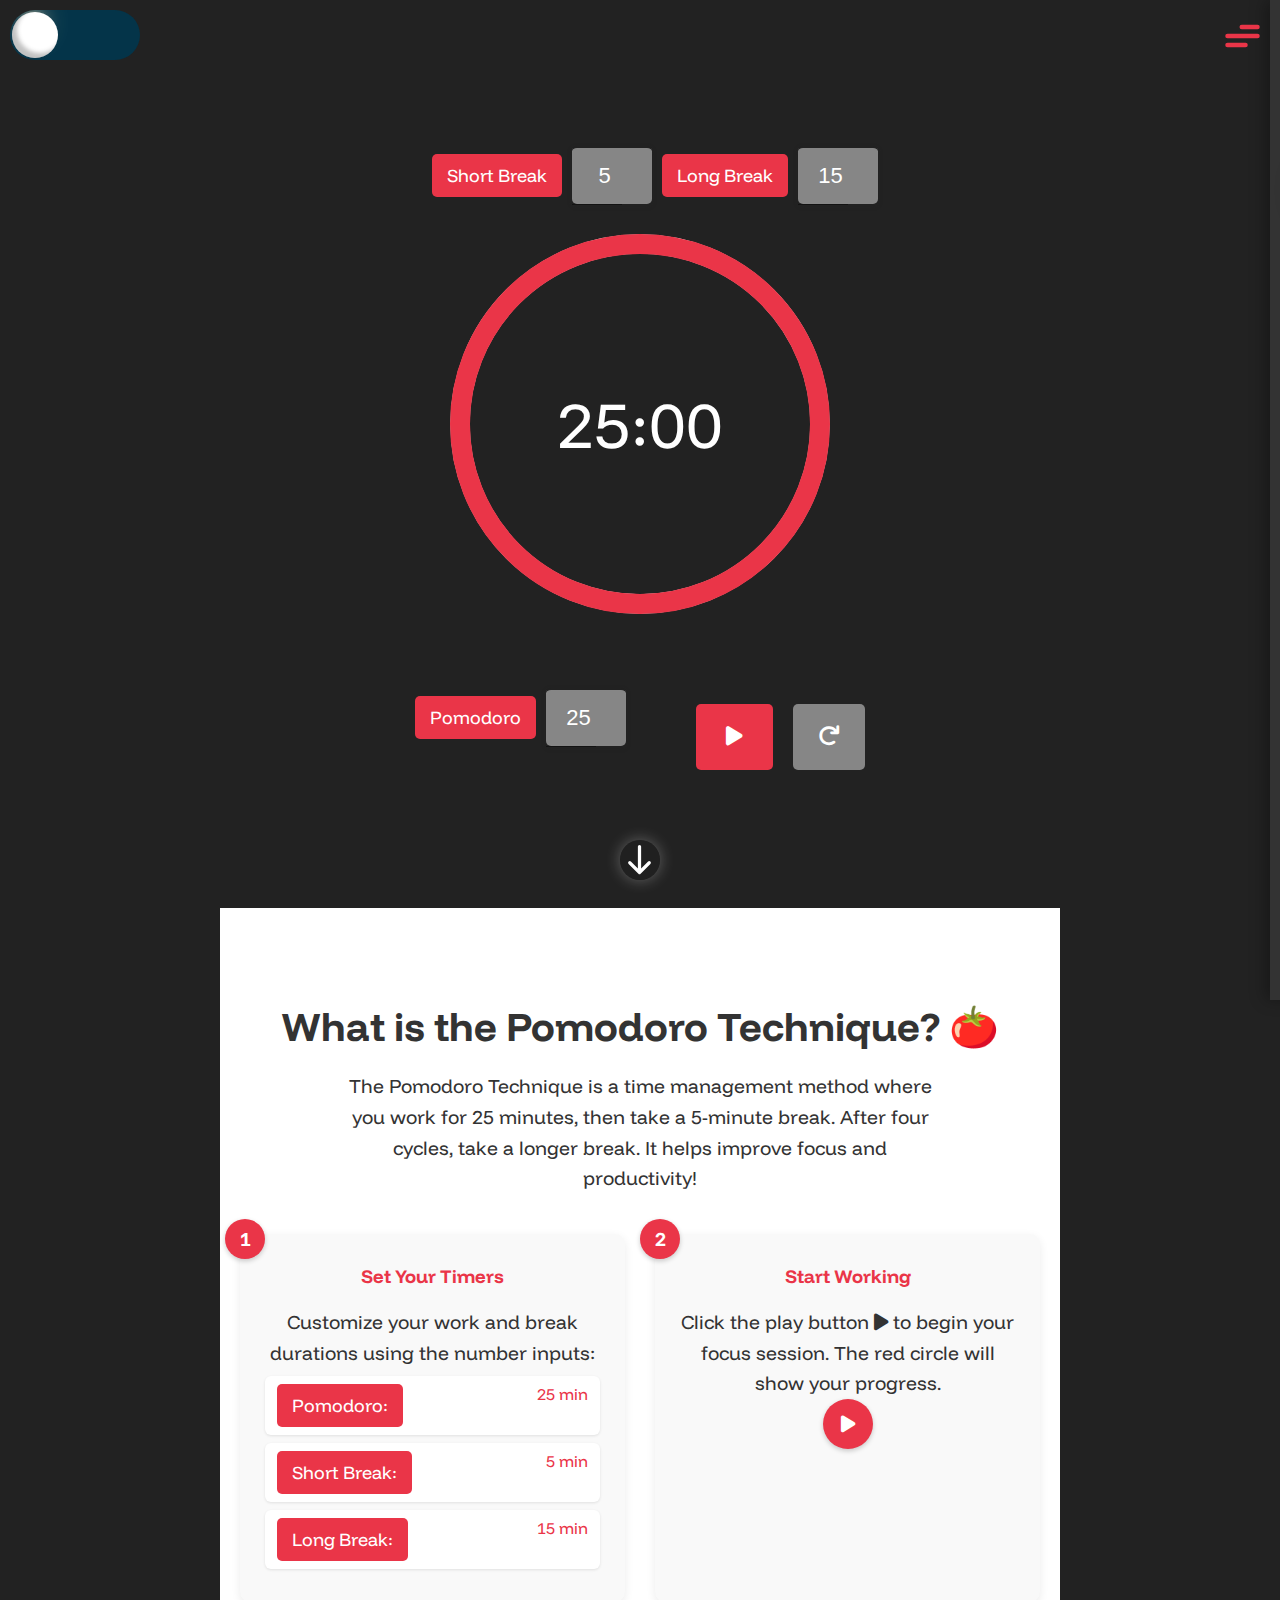
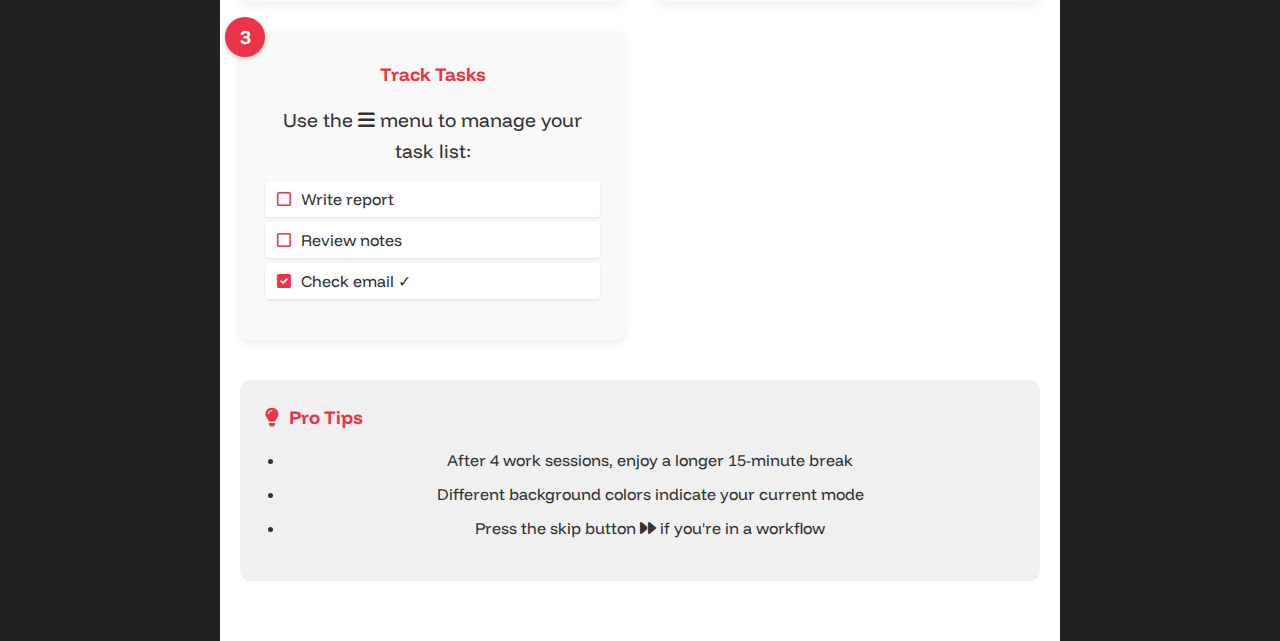
==== index.html @ 67305ed5 "renamed timer.html to index" ====
<!DOCTYPE html>
<html lang="en">
<head>
    <meta charset="UTF-8">
    <meta name="viewport" content="width=device-width, initial-scale=1.0">
    <title>25:00</title>
    
    <link rel="stylesheet" href="styles.css">

    <link rel="preconnect" href="https://fonts.googleapis.com">
    <link rel="preconnect" href="https://fonts.gstatic.com" crossorigin>
    <link href="https://fonts.googleapis.com/css2?family=Funnel+Display:wght@300..800&display=swap" rel="stylesheet">
    <link rel="stylesheet" href="https://cdnjs.cloudflare.com/ajax/libs/font-awesome/6.0.0/css/all.min.css">

    
</head>
<body>
    <input type="checkbox" class="switch" id="theme-switch"/>

    <!-- Hamburger Menu -->
    <label class="hamburger">
      <input type="checkbox" id="hamburger-toggle">
      <svg viewBox="0 0 32 32">
        <path class="line line-top-bottom" d="M27 10 13 10C10.8 10 9 8.2 9 6 9 3.5 10.8 2 13 2 15.2 2 17 3.8 17 6L17 26C17 28.2 18.8 30 21 30 23.2 30 25 28.2 25 26 25 23.8 23.2 22 21 22L7 22"></path>
        <path class="line" d="M7 16 27 16"></path>
      </svg>
    </label>

    <!-- Task Panel -->
    <div id="task-panel">
        <h2 class="task-panel-header">Tasks</h2>
        <div id="checklist">
        </div>
        <div class="add-task-container">
            <input type="text" class="add-task-input" id="new-task-input" placeholder="Add a new task...">
            <button class="add-task-btn" id="add-task-btn">Add</button>
        </div>
    </div>

    <div class="wrapper">
        <div class="break-controls">
            <div class="time-input-container">
                <button id="short-break-btn" class="time-label">Short Break</button>
                <div class="textInputWrapper">
                    <input id="short-break-input" class="textInput" type="number" min="1" max="120" value="5" placeholder="Time"/>
                </div>
            </div>
            <div class="time-input-container">
                <button id="long-break-btn" class="time-label">Long Break</button>
                <div class="textInputWrapper">
                    <input id="long-break-input" class="textInput" type="number" min="1" max="120" value="15" placeholder="Time"/>
                </div>
            </div>
        </div>
        <div class="timer-container">
            <svg viewBox="0 0 100 100" class="circle-svg">
                <circle cx="50" cy="50" r="45" stroke="#F3F3F3" stroke-width="4.85" fill="none"/>
                <circle cx="50" cy="50" r="45" stroke="#EA3548" stroke-width="5" fill="none" stroke-dasharray="282.743" stroke-dashoffset="0" class="countdown"/>
            </svg>
            <div class="timer" id="timer-display">25:00</div>
        </div>
        <div class="controls">
            <div class="time-input-container">
                <button id="pomodoro-btn" class="time-label">Pomodoro</button>
                <div class="textInputWrapper">
                    <input id="time-input" class="textInput" type="number" min="1" max="120" value="25" placeholder="Time"/>
                </div>
            </div>
            <div class="control-group">
                <button id="toggle-btn">
                    <i class="fas fa-play"></i>
                </button>
                <button id="restart-btn">
                    <i class="fas fa-redo"></i>
                </button>
            </div>
        </div>
    </div>

    <div class="scroll-arrow-container" id="scroll-arrow">
        <div class="scroll-arrow">
            <svg width="40" height="40" viewBox="0 0 24 24" fill="none" xmlns="http://www.w3.org/2000/svg">
                <path d="M12 20L12 4M12 20L6 14M12 20L18 14" stroke="white" stroke-width="2" stroke-linecap="round" stroke-linejoin="round"/>
            </svg>
        </div>
    </div>

    <div class="how-to-section">
        <h2>What is the Pomodoro Technique? 🍅</h2>
        <p class="intro-text">
            The Pomodoro Technique is a time management method where you work for 25 minutes, 
            then take a 5-minute break. After four cycles, take a longer break. 
            It helps improve focus and productivity!
        </p>
        
        <div class="instructions-container">
            <div class="instruction-card">
                <div class="instruction-icon">1</div>
                <h3>Set Your Timers</h3>
                <p>Customize your work and break durations using the number inputs:</p>
                <div class="instruction-visual">
                    <div class="time-setting">
                        <span class="time-label">Pomodoro:</span>
                        <span class="time-value">25 min</span>
                    </div>
                    <div class="time-setting">
                        <span class="time-label">Short Break:</span>
                        <span class="time-value">5 min</span>
                    </div>
                    <div class="time-setting">
                        <span class="time-label">Long Break:</span>
                        <span class="time-value">15 min</span>
                    </div>
                </div>
            </div>
            
            <div class="instruction-card">
                <div class="instruction-icon">2</div>
                <h3>Start Working</h3>
                <p>Click the play button <i class="fas fa-play"></i> to begin your focus session. The red circle will show your progress.</p>
                <div class="instruction-visual">
                    <div class="button-demo">
                        <i class="fas fa-play"></i>
                    </div>
                </div>
            </div>
            
            <div class="instruction-card">
                <div class="instruction-icon">3</div>
                <h3>Track Tasks</h3>
                <p>Use the <i class="fas fa-bars"></i> menu to manage your task list:</p>
                <ul class="task-demo">
                    <li><i class="far fa-square"></i> Write report</li>
                    <li><i class="far fa-square"></i> Review notes</li>
                    <li><i class="fas fa-check-square"></i> Check email ✓</li>
                </ul>
            </div>
        </div>
        
        <div class="pro-tips">
            <h3><i class="fas fa-lightbulb"></i> Pro Tips</h3>
            <ul>
                <li>After 4 work sessions, enjoy a longer 15-minute break</li>
                <li>Different background colors indicate your current mode</li>
                <li>Press the skip button <i class="fas fa-forward"></i> if you're in a workflow</li>
            </ul>
        </div>
    </div>
    <script src="script.js"></script>
</body>
</html>
---- styles.css ----
/* Default styles for dark mode */
        body {
            overflow-x: hidden;
            display: flex;
            flex-direction: column;
            align-items: center;
            min-height: 100vh;
            background-color: #222;
            color: white;
            font-family: 'Funnel Display', sans-serif;
            transition: background-color 0.3s, color 0.3s;
            position: relative;
        }
        
        body.pomodoro-mode {
            background-color: #222; /* Default dark mode */
        }

        body.short-break-mode {
            background-color: #1a2a3a; /* Dark blue-ish */
        }

        body.long-break-mode {
            background-color: #2a1a3a; /* Dark purple-ish */
        }

        .light-mode.pomodoro-mode {
            background-color: #fff; /* Default light mode */
        }

        .light-mode.short-break-mode {
            background-color: #e6f2ff; /* Light blue */
        }

        .light-mode.long-break-mode {
            background-color: #f2e6ff; /* Light purple */
        }

        .wrapper {
            position: absolute;
            top: 50%;
            left: 50%;
            transform: translate(-50%, -50%);
            width: fit-content;
            text-align: center;
        }
        .how-to-section {
            position: absolute;
            top: 100vh; /* Starts below viewport */
            padding: 100px 20px;
            background-color: white;
            color: #000;
            width: 100%;
            text-align: center;
            transition: 0.3s;
        }

        .how-to-section h2 {
            font-size: 2.5rem;
            margin-bottom: 20px;
        }

        .how-to-section p {
            font-size: 1.2rem;
            max-width: 600px;
            margin: 0 auto;
            line-height: 1.6;
        }

        /* How To Section Enhancements */
        /* How To Section - Light Background Version */
        .how-to-section {
            padding: 60px 20px;
            max-width: 800px;
            margin: 0 auto;
            background-color: white;
            color: #333;
        }

        .intro-text {
            font-size: 1.1rem;
            line-height: 1.6;
            margin-bottom: 40px;
        }

        .instructions-container {
            display: grid;
            grid-template-columns: repeat(auto-fit, minmax(300px, 1fr));
            gap: 30px;
            margin: 40px 0;
        }

        .instruction-card {
            background: #f9f9f9;
            border-radius: 10px;
            padding: 25px;
            position: relative;
            box-shadow: 0 3px 10px rgba(0,0,0,0.08);
        }

        .instruction-icon {
            position: absolute;
            top: -15px;
            left: -15px;
            width: 40px;
            height: 40px;
            background: #EA3548;
            color: white;
            border-radius: 50%;
            display: flex;
            align-items: center;
            justify-content: center;
            font-weight: bold;
            font-size: 1.2rem;
            box-shadow: 0 2px 5px rgba(0,0,0,0.2);
        }

        .instruction-card h3 {
            color: #EA3548;
            margin-top: 5px;
        }

        .time-setting {
            display: flex;
            justify-content: space-between;
            margin: 8px 0;
            padding: 8px 12px;
            background: white;
            border-radius: 6px;
            box-shadow: 0 1px 3px rgba(0,0,0,0.1);
        }

        .time-label {
            font-weight: 600;
        }

        .time-value {
            color: #EA3548;
            font-family: 'Funnel Display', sans-serif;
        }

        .button-demo {
            display: inline-flex;
            align-items: center;
            justify-content: center;
            width: 50px;
            height: 50px;
            background: #EA3548;
            color: white;
            border-radius: 50%;
            font-size: 1.2rem;
            box-shadow: 0 2px 5px rgba(0,0,0,0.2);
        }

        .task-demo {
            list-style: none;
            padding: 0;
            margin-top: 15px;
        }

        .task-demo li {
            padding: 8px 12px;
            margin: 5px 0;
            background: white;
            border-radius: 4px;
            display: flex;
            align-items: center;
            gap: 10px;
            box-shadow: 0 1px 3px rgba(0,0,0,0.1);
        }

        .task-demo i {
            color: #EA3548;
        }

        .pro-tips {
            background: #f0f0f0;
            padding: 25px;
            border-radius: 10px;
            margin-top: 40px;
        }

        .pro-tips h3 {
            color: #EA3548;
            margin-top: 0;
            display: flex;
            align-items: center;
            gap: 10px;
        }

        .pro-tips ul {
            padding-left: 20px;
        }

        .pro-tips li {
            margin-bottom: 10px;
            line-height: 1.5;
        }

        /* Dark mode adjustments */
        body.dark-mode .how-to-section {
            background-color: #222222;
            color: white;
        }

        body.dark-mode .instruction-card {
            background: #333;
            color: white;
        }

        body.dark-mode .time-setting,
        body.dark-mode .task-demo li {
            background: #444;
            color: white;
        }

        body.dark-mode .pro-tips {
            background: #2a2a2a;
        }
        

        .control-group {
            display: flex;
            gap: 20px;
            margin-top: 40px;
        }

        #toggle-btn {
            padding: 20px 30px;
            background-color: #EA3548;
        }

        #restart-btn {
            padding: 20px 25px;
            background-color: #868686;
        }

        button i {
            font-size: 22px;
        }

        .active-mode {
            background-color: #c42232 !important; /* Darker red for active state */
            transform: scale(1.05);
            box-shadow: 0 0 10px rgba(234, 53, 72, 0.7);
        }

        .timer-container {
            position: relative;
            width: 400px; /* Doubled size */
            height: 400px; /* Doubled size */
            margin: 0 auto;
        }
        svg {
            position: absolute;
            top: 0;
            left: 0;
            width: 400px; /* Doubled size */
            height: 400px; /* Doubled size */
            transform: rotate(-90deg);
        }
        circle {
            transition: stroke-dashoffset 1s linear;
        }
        .timer {
            position: absolute;
            top: 50%;
            left: 50%;
            transform: translate(-50%, -50%);
            font-size: 4rem; /* Doubled size */
        }
        .controls {
            display: flex;
            justify-content: center; /* Ensures equidistant spacing */
            align-items: center;
            width: auto;
            margin-top: 40px; /* Doubled margin */
            flex-direction: row; /* Ensures horizontal alignment */
            gap: 100px; /* Optional: Adds spacing between the button and input */
        }
        /* Container for the break inputs */
        .break-controls {
            display: flex;
            justify-content: center; /* Center inputs horizontally */
            gap: 40px; /* Space between inputs */
            margin-bottom: 20px; /* Space between break inputs and timer */
        }

        .textInputWrapper {
            position: relative;
            width: 50px; /* Smaller width */
            --accent-color: #EA3548;
        }

        .textInputWrapper:before {
            transition: border-bottom-color 200ms cubic-bezier(0.4, 0, 0.2, 1) 0ms;
            border-bottom: 1px solid rgba(0, 0, 0, 0.42);
        }

        .textInputWrapper:before,
        .textInputWrapper:after {
            content: "";
            left: 0;
            right: 0;
            position: absolute;
            pointer-events: none;
            bottom: -1px;
            z-index: 4;
            width: 100%;
        }

        .textInputWrapper:focus-within:before {
            border-bottom: 1px solid var(--accent-color);
        }

        .textInputWrapper:before {
            transition: border-bottom-color 200ms cubic-bezier(0.4, 0, 0.2, 1) 0ms;
            border-bottom: 1px solid rgba(0, 0, 0, 0.42);
        }

        .textInputWrapper:focus-within:before {
            border-bottom: 1px solid var(--accent-color);
            transform: scaleX(1);
        }

        .textInputWrapper:focus-within:after {
            border-bottom: 2px solid var(--accent-color);
            transform: scaleX(1);
        }

        .textInputWrapper:after {
            content: "";
            transform: scaleX(0);
            transition: transform 250ms cubic-bezier(0, 0, 0.2, 1) 0ms;
            will-change: transform;
            border-bottom: 2px solid var(--accent-color);
            border-bottom-color: var(--accent-color);
        }

        .textInput::placeholder {
            transition: opacity 250ms cubic-bezier(0, 0, 0.2, 1) 0ms;
            opacity: 1;
            user-select: none;
            color: rgba(255, 255, 255, 0.582);
        }

        .textInputWrapper .textInput {
            border-radius: 5px 5px 0px 0px;
            box-shadow: 0px 2px 5px rgb(35 35 35 / 30%);
            max-height: 50px; /* Increased size */
            background-color: #252525;
            transition-timing-function: cubic-bezier(0.25, 0.8, 0.25, 1);
            transition-duration: 200ms;
            transition-property: background-color;
            color: #e8e8e8;
            font-size: 22px; /* Increased font size */
            font-weight: 500;
            padding: 15px;
            width: 100%;
            border-left: none;
            border-bottom: none;
            border-right: none;
            appearance: none; /* Removes the number input arrows */
        }

        .textInputWrapper .textInput:focus,
        .textInputWrapper .textInput:active {
            outline: none;
        }

        .textInputWrapper:focus-within .textInput,
        .textInputWrapper .textInput:focus,
        .textInputWrapper .textInput:active {
            background-color: #353535;
        }

        .textInputWrapper:focus-within .textInput::placeholder {
            opacity: 0;
        }

        .textInputWrapper .textInput[type="number"] {
            /* Customize the appearance of number input */
            -moz-appearance: textfield; /* Firefox */
            appearance: textfield;
            
            /* Custom styling for number input arrows */
            background-color: #868686; /* Match the app's primary color */
            color: white;
            border-radius: 5px;
            text-align: center;
        }

        button {
            padding: 20px 30px; /* Larger button */
            font-size: 22px; /* Larger button text */
            cursor: pointer;
            background-color: #EA3548;
            color: white;
            border: none;
            border-radius: 5px;
            transition: background-color 0.3s;
        }

        button:hover {
            background-color: #d83a3a;
        }

        button:disabled {
            cursor: not-allowed; /* Changes the cursor to indicate the button is disabled */
            opacity: 0.7; /* Makes the button look faded */
        }

        .switch {
            position: fixed;
            top: 10px;
            left: 10px;
            width: 130px;
            height: 50px;
            margin: 0px;
            z-index: 1000;
            appearance: none;
            -webkit-appearance: none;
            background-color: rgb(4,52,73);
            background-size: cover;
            background-repeat: no-repeat;
            border-radius: 25px;
            transition: background-image .7s ease-in-out;
            outline: none;
            cursor: pointer;
            overflow: hidden;
        }

        .switch:checked {
            background-color: rgb(0, 195, 255);
            background-size: cover;
            transition: background-image 1s ease-in-out;
        }

        .switch:after {
            content: '';
            width: 46px;
            height: 46px;
            border-radius: 50%;
            background-color: #fff;
            position: absolute;
            left: 2px;
            top: 2px;
            transform: translateX(0px);
            animation: off .7s forwards cubic-bezier(.8, .5, .2, 1.4);
            box-shadow: inset 5px -5px 4px rgba(53, 53, 53, 0.3);
        }

        @keyframes off {
            0% {
                transform: translateX(80px);
                width: 46px;
            }

            50% {
                width: 75px;
                border-radius: 25px;
            }

            100% {
                transform: translateX(0px);
                width: 46px;
            }
        }

        .switch:checked:after {
            animation: on .7s forwards cubic-bezier(.8, .5, .2, 1.4);
            box-shadow: inset -5px -5px 4px rgba(53, 53, 53, 0.3);
        }

        @keyframes on {
            0% {
                transform: translateX(0px);
                width: 46px;
            }

            50% {
                width: 75px;
                border-radius: 25px;
            }

            100% {
                transform: translateX(80px);
                width: 46px;
            }
        }

        .switch:checked:before {
            content: '';
            width: 15px;
            height: 15px;
            border-radius: 50%;
            position: absolute;
            left: 15px;
            top: 5px;
            transform-origin: 53px 10px;
            background-color: transparent;
            box-shadow: 5px -1px 0px #fff;
            filter: blur(0px);
            animation: sun .7s forwards ease;
        }

        @keyframes sun {
            0% {
                transform: rotate(170deg);
                background-color: transparent;
                box-shadow: 5px -1px 0px #fff;
                filter: blur(0px);
            }

            50% {
                background-color: transparent;
                box-shadow: 5px -1px 0px #fff;
                filter: blur(0px);
            }

            90% {
                background-color: #f5daaa;
                box-shadow: 0px 0px 10px #f5deb4,
                0px 0px 20px #f5deb4,
                0px 0px 30px #f5deb4,
                 inset 0px 0px 2px #efd3a3;
                filter: blur(1px);
            }

            100% {
                transform: rotate(0deg);
                background-color: #f5daaa;
                box-shadow: 0px 0px 10px #f5deb4,
                0px 0px 20px #f5deb4,
                0px 0px 30px #f5deb4,
                 inset 0px 0px 2px #efd3a3;
                filter: blur(1px);
            }
        }

        .switch:before {
            content: '';
            width: 15px;
            height: 15px;
            border-radius: 50%;
            position: absolute;
            left: 15px;
            top: 5px;
            filter: blur(1px);
            background-color: #f5daaa;
            box-shadow: 0px 0px 10px #f5deb4,
        0px 0px 20px #f5deb4,
        0px 0px 30px #f5deb4,
         inset 0px 0px 2px #efd3a3;
            transform-origin: 53px 10px;
            animation: moon .7s forwards ease;
        }

        @keyframes moon {
            0% {
                transform: rotate(0deg);
                filter: blur(1px);
            }

            50% {
                filter: blur(1px);
            }

            90% {
                background-color: transparent;
                box-shadow: 5px -1px 0px #fff;
                filter: blur(0px);
            }

            100% {
                transform: rotate(170deg);
                background-color: transparent;
                box-shadow: 5px -1px 0px #fff;
                filter: blur(0px);
            }
        }

        /* Light Mode Styles */
        .light-mode {
            background-color: #fff;
            color: #000;
        }

        .hamburger {
            cursor: pointer;
            position: fixed; /* Fix to top-right corner */
            top: 60px;
            right: 60px;
            z-index: 1000;
            transform: rotate(-90deg)
        }

        .hamburger input {
            display: none;
        }

        .hamburger svg {
            /* The size of the SVG defines the overall size */
            height: 3em;
            width: 3em;
            /* Define the transition for transforming the SVG */
            transition: transform 600ms cubic-bezier(0.4, 0, 0.2, 1);
        }

        .line {
            fill: none;
            stroke: #EA3548;
            stroke-linecap: round;
            stroke-linejoin: round;
            stroke-width: 3;
            /* Transition for transforming the Stroke */
            transition: stroke-dasharray 600ms cubic-bezier(0.4, 0, 0.2, 1),
                        stroke-dashoffset 600ms cubic-bezier(0.4, 0, 0.2, 1);
        }

        .line-top-bottom {
            stroke-dasharray: 12 63;
        }

        .hamburger input:checked + svg {
            transform: rotate(-45deg);
        }

        .hamburger input:checked + svg .line-top-bottom {
            stroke-dasharray: 20 300;
            stroke-dashoffset: -32.42;
        }

        /* Task List Styles */
        #task-panel {
            position: fixed;
            top: 0;
            right: -300px; /* Start off-screen */
            width: 270px;
            height: 100%;
            background-color: #333;
            box-shadow: -5px 0 15px rgba(0, 0, 0, 0.3);
            transition: right 0.3s ease;
            z-index: 999;
            padding: 80px 20px 20px;
            overflow-y: auto;
        }

        #task-panel.open {
            right: 0;
        }

        .task-panel-header {
            text-align: center;
            margin-bottom: 20px;
            color: #fff;
            font-size: 1.5rem;
        }

        #checklist {
            --background: #333;
            --text: #fff;
            --check: #EA3548;
            --disabled: #c3c8de;
            --width: 250px;
            --height: auto;
            --border-radius: 10px;
            background: var(--background);
            width: 220px;
            height: var(--height);
            border-radius: var(--border-radius);
            position: relative;
            box-shadow: 0 10px 30px rgba(65, 72, 86, 0.05);
            padding: 30px 20px;
            display: grid;
            grid-template-columns: 30px auto 30px;
            align-items: center;
            margin: 0 auto;
        }
        /*
        .light-mode #checklist {
            --background: #fff;
            --text: #414856;
        }
        */
        #checklist label {
            color: var(--text);
            position: relative;
            cursor: pointer;
            display: grid;
            align-items: center;
            width: fit-content;
            transition: color 0.3s ease;
            margin-right: 20px;
            padding: 5px 0;
            max-width: 250px;
            word-wrap: break-word;
            overflow-wrap: break-word;
            white-space: normal;
        }
        #checklist label::before, #checklist label::after {
            content: "";
            position: absolute;
        }
        #checklist label::before {
            height: 2px;
            width: 8px;
            left: -27px;
            background: var(--check);
            border-radius: 2px;
            transition: background 0.3s ease;
        }
        #checklist label:after {
            height: 4px;
            width: 4px;
            top: 8px;
            left: -25px;
            border-radius: 50%;
        }
        #checklist input[type="checkbox"] {
            -webkit-appearance: none;
            -moz-appearance: none;
            position: relative;
            height: 15px;
            width: 15px;
            outline: none;
            border: 0;
            margin: 0 15px 0 0;
            cursor: pointer;
            background: var(--background);
            display: grid;
            align-items: center;
            margin-right: 20px;
        }
        #checklist input[type="checkbox"]::before, #checklist input[type="checkbox"]::after {
            content: "";
            position: absolute;
            height: 2px;
            top: auto;
            background: var(--check);
            border-radius: 2px;
        }
        #checklist input[type="checkbox"]::before {
            width: 0px;
            right: 60%;
            transform-origin: right bottom;
        }
        #checklist input[type="checkbox"]::after {
            width: 0px;
            left: 40%;
            transform-origin: left bottom;
        }
        #checklist input[type="checkbox"]:checked::before {
            animation: check-01 0.4s ease forwards;
        }
        #checklist input[type="checkbox"]:checked::after {
            animation: check-02 0.4s ease forwards;
        }
        #checklist input[type="checkbox"]:checked + label {
            color: var(--disabled);
            animation: move 0.3s ease 0.1s forwards;
        }
        #checklist input[type="checkbox"]:checked + label::before {
            background: var(--disabled);
            animation: slice 0.4s ease forwards;
        }
        #checklist input[type="checkbox"]:checked + label::after {
            animation: firework 0.5s ease forwards 0.1s;
        }

        /* Delete button styles */
        .delete-btn {
            opacity: 0;
            transition: opacity 0.3s;
            background: none;
            border: none;
            color: #EA3548;
            font-size: 18px;
            padding: 5px;
            cursor: pointer;
            height: 30px;
            width: 30px;
            line-height: 23px;
            text-align: center;
            border-radius: 50%;
        }

        .delete-btn:hover {
            background-color: rgba(234, 53, 72, 0.2);
        }

        /* Show delete button only for checked items */
        #checklist input[type="checkbox"]:checked ~ .delete-btn {
            opacity: 1;
        }

        .task-item {
            display: contents;
        }

        @keyframes move {
            50% {
                padding-left: 8px;
                padding-right: 0px;
            }
            100% {
                padding-right: 4px;
            }
        }
        @keyframes slice {
            60% {
                width: 100%;
                left: 4px;
            }
            100% {
                width: 100%;
                left: -2px;
                padding-left: 0;
            }
        }
        @keyframes check-01 {
            0% {
                width: 4px;
                top: auto;
                transform: rotate(0);
            }
            50% {
                width: 0px;
                top: auto;
                transform: rotate(0);
            }
            51% {
                width: 0px;
                top: 8px;
                transform: rotate(45deg);
            }
            100% {
                width: 5px;
                top: 8px;
                transform: rotate(45deg);
            }
        }
        @keyframes check-02 {
            0% {
                width: 4px;
                top: auto;
                transform: rotate(0);
            }
            50% {
                width: 0px;
                top: auto;
                transform: rotate(0);
            }
            51% {
                width: 0px;
                top: 8px;
                transform: rotate(-45deg);
            }
            100% {
                width: 10px;
                top: 8px;
                transform: rotate(-45deg);
            }
        }
        @keyframes firework {
            0% {
                opacity: 1;
                box-shadow: 0 0 0 -2px #4f29f0, 0 0 0 -2px #4f29f0, 0 0 0 -2px #4f29f0, 0 0 0 -2px #4f29f0, 0 0 0 -2px #4f29f0, 0 0 0 -2px #4f29f0;
            }
            30% {
                opacity: 1;
            }
            100% {
                opacity: 0;
                box-shadow: 0 -15px 0 0px #4f29f0, 14px -8px 0 0px #4f29f0, 14px 8px 0 0px #4f29f0, 0 15px 0 0px #4f29f0, -14px 8px 0 0px #4f29f0, -14px -8px 0 0px #4f29f0;
            }
        }

        /* Add task input styles */
        .add-task-container {
            display: flex;
            margin-top: 20px;
            width: 100%;
        }

        .add-task-input {
            flex-grow: 1;
            padding: 10px;
            border: none;
            border-radius: 5px 0 0 5px;
            background-color: #444;
            color: white;
        }

        /*
        .light-mode .add-task-input {
            background-color: #eee;
            color: #333;
        }
        */
        .time-input-container {
            display: flex;
            align-items: center;
            gap: 10px; /* Space between input and label */
        }
        
        /* Label for the time input */
        .time-label {
            background-color: #EA3548; /* Red background */
            color: white; /* White text for contrast */
            font-family: 'Funnel Display', sans-serif; /* Match the site's font */
            font-size: 18px; /* Match the input font size */
            font-weight: 400; /* Match the site's font weight */
            padding: 10px 15px; /* Padding for better spacing */
            border-radius: 5px; /* Rounded corners */
            display: flex;
            align-items: center;
            justify-content: center;
            transition: background-color 0.3s ease, opacity 0.3s ease; /* Smooth transitions */
        }
        
        /* Light mode styles for the label */
        .light-mode .time-label {
            background-color: #EA3548; /* Keep red background in light mode */
            color: white; /* Keep white text in light mode */
        }
        
        .add-task-btn {
            padding: 10px 15px;
            background-color: #EA3548;
            color: white;
            border: none;
            border-radius: 0 5px 5px 0;
            cursor: pointer;
        }

        .add-task-btn:hover {
            background-color: #c42232;
        }

        .scroll-arrow-container {
            position: fixed;
            bottom: 20px; /* Moved higher up from 30px */
            left: 50%;
            transform: translateX(-50%);
            z-index: 1000;
            cursor: pointer;
            width: 40px; /* Fixed width to ensure proper centering */
            height: 40px; /* Fixed height to match width */
            display: flex;
            justify-content: center;
            align-items: center;
            opacity: 1;
            transition: opacity 0.5s ease-out, display 0.5s ease-out;
        }

        .scroll-arrow-container.hidden {
            opacity: 0;
            pointer-events: none;
        }

        .scroll-arrow {
            display: flex;
            justify-content: center;
            align-items: center;
            width: 40px; /* Reduced from 60px */
            height: 40px; /* Reduced from 60px */
            border-radius: 50%;
            background-color: rgba(30, 30, 30, 0.5);
            box-shadow: 0 0 15px rgba(255, 255, 255, 0.3);
            animation: glow 3s infinite alternate;
            transition: transform 0.3s ease, box-shadow 0.3s ease;
        }

        .scroll-arrow:hover {
            animation: bounce 2s infinite, glow 3s infinite alternate;
            transform: scale(1.1);
            box-shadow: 0 0 20px rgba(255, 255, 255, 0.5);
            transition: all 0.1s ease;
        }

        .scroll-arrow svg {
            transform: rotate(360deg);
            width: 39px; /* Reduced from default 40px */
            height: 39px; /* Reduced from default 40px */
        }

        @keyframes bounce {
            0%, 20%, 50%, 80%, 100% {
                transform: translateY(0);
            }
            40% {
                transform: translateY(-10px);
            }
            60% {
                transform: translateY(-5px);
            }
        }

        @keyframes glow {
            from {
                box-shadow: 0 0 5px rgba(255, 255, 255, 0.3);
            }
            to {
                box-shadow: 0 0 20px rgba(255, 255, 255, 0.7);
            }
        }
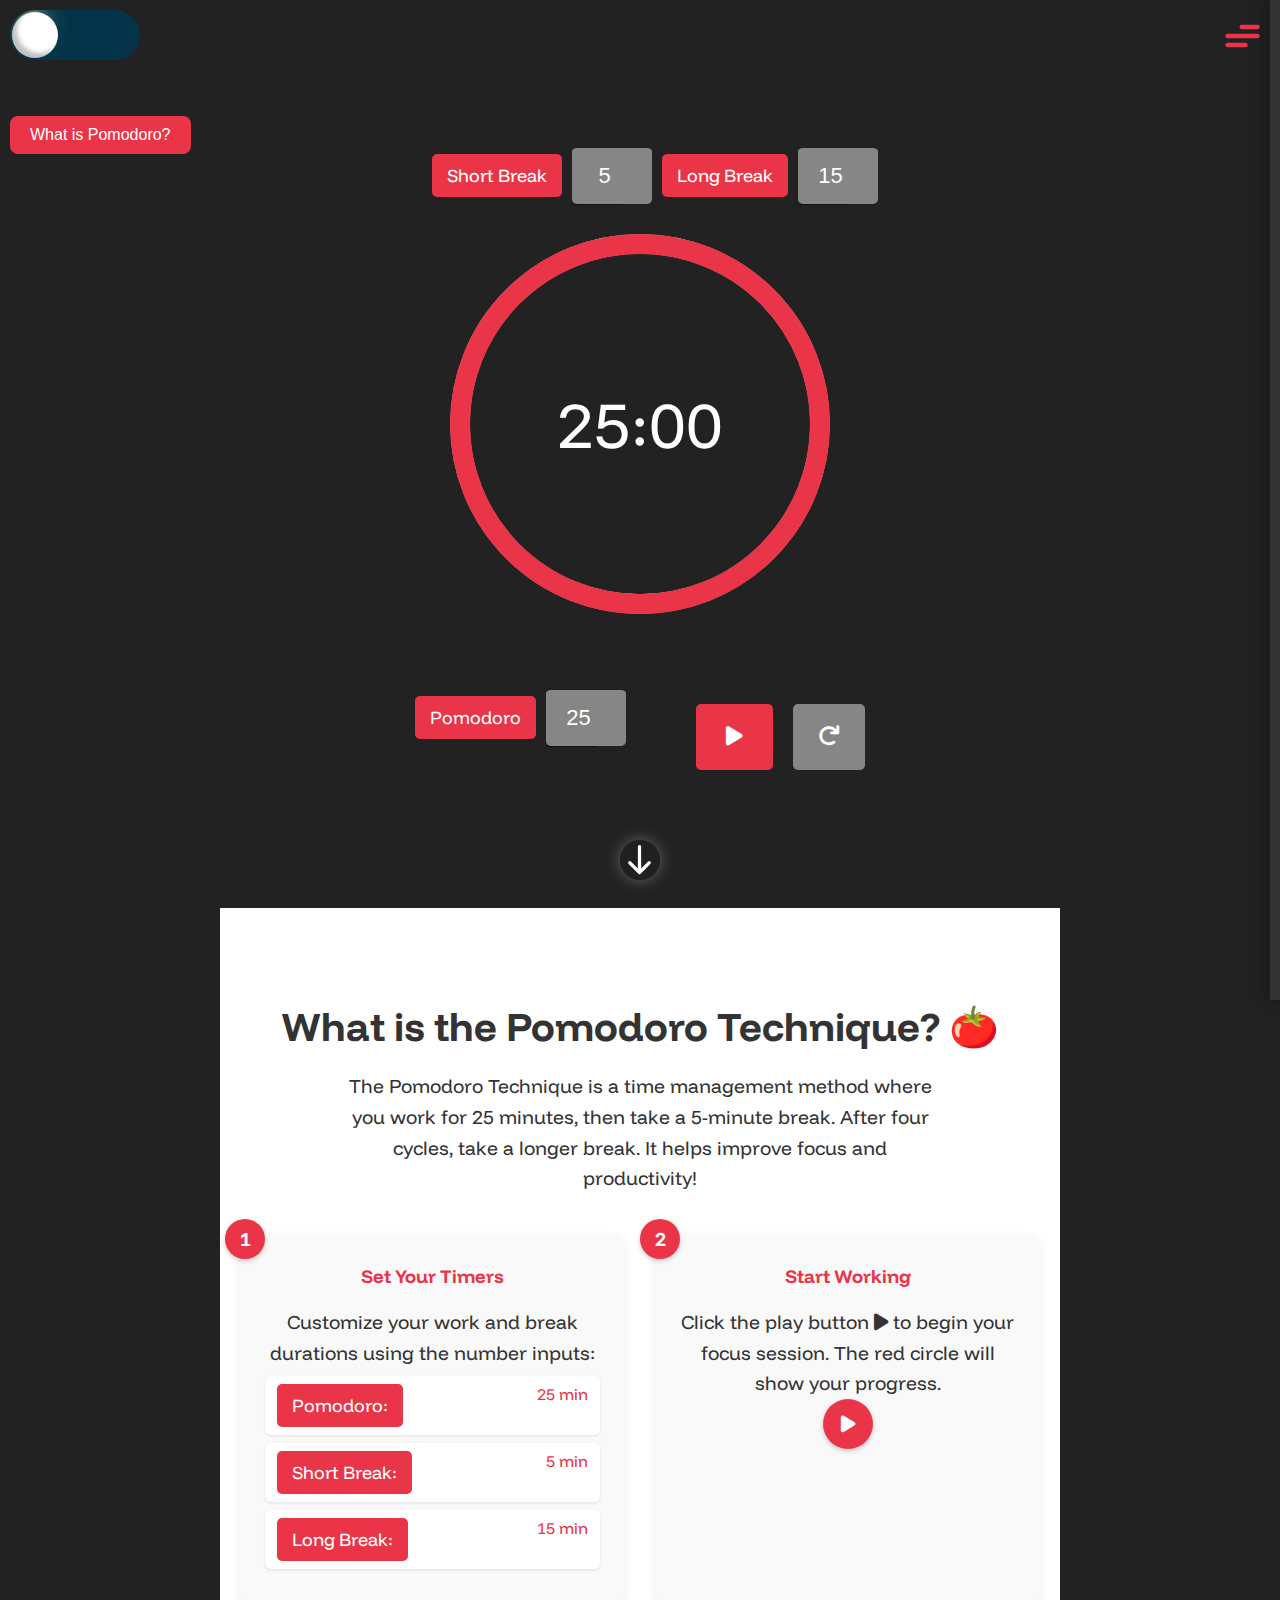
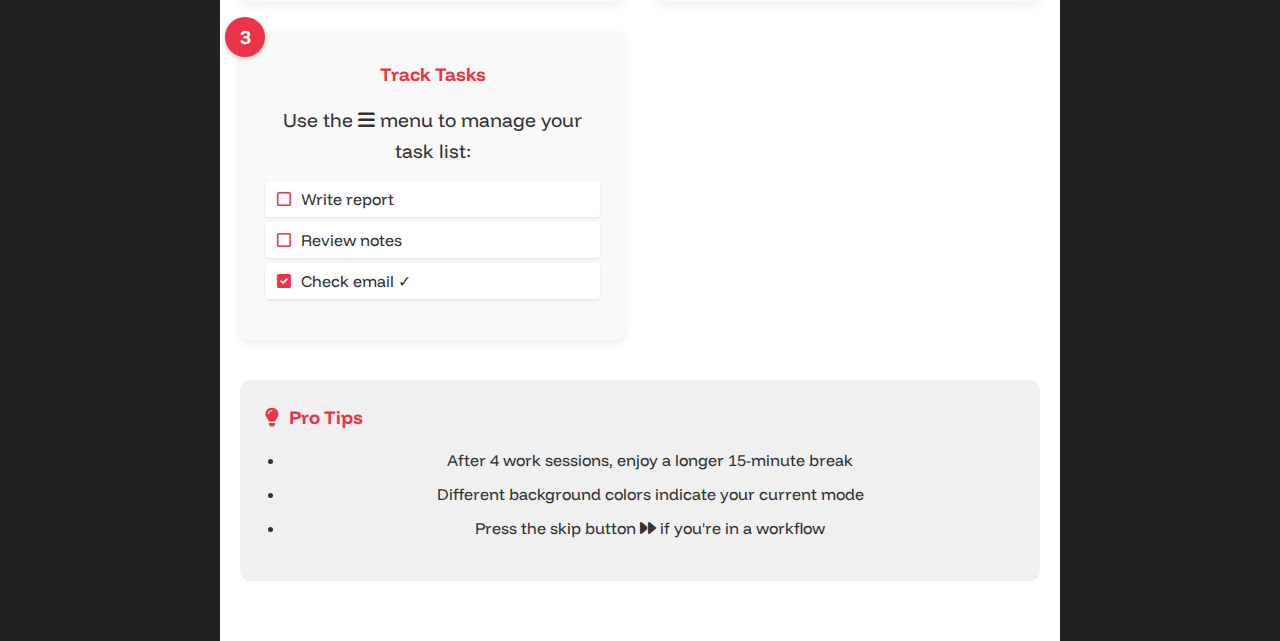
==== commit 579bec0e: "Added "What is Pomodoro" button" ====
--- a/index.html
+++ b/index.html
@@ -85,6 +85,9 @@
         </div>
     </div>
 
+    <!-- What is Pomodoro button -->    
+    <button id="how-to-btn" class="how-to-btn">What is Pomodoro?</button>
+
     <div class="how-to-section">
         <h2>What is the Pomodoro Technique? 🍅</h2>
         <p class="intro-text">
--- a/styles.css
+++ b/styles.css
@@ -1004,4 +1004,20 @@
             to {
                 box-shadow: 0 0 20px rgba(255, 255, 255, 0.7);
             }
+        }
+
+        .how-to-btn {
+            position: fixed;
+            top: 15%;
+            left: 0;
+            margin-left: 10px;
+            transform: translateY(-50%);
+            padding: 10px 20px;
+            font-size: 1rem;
+            border: none;
+            background-color: #EA3548;
+            color: white;
+            cursor: pointer;
+            border-radius: 8px 8px 8px 8px;
+            z-index: 1000; /* make sure it's on top */
         }